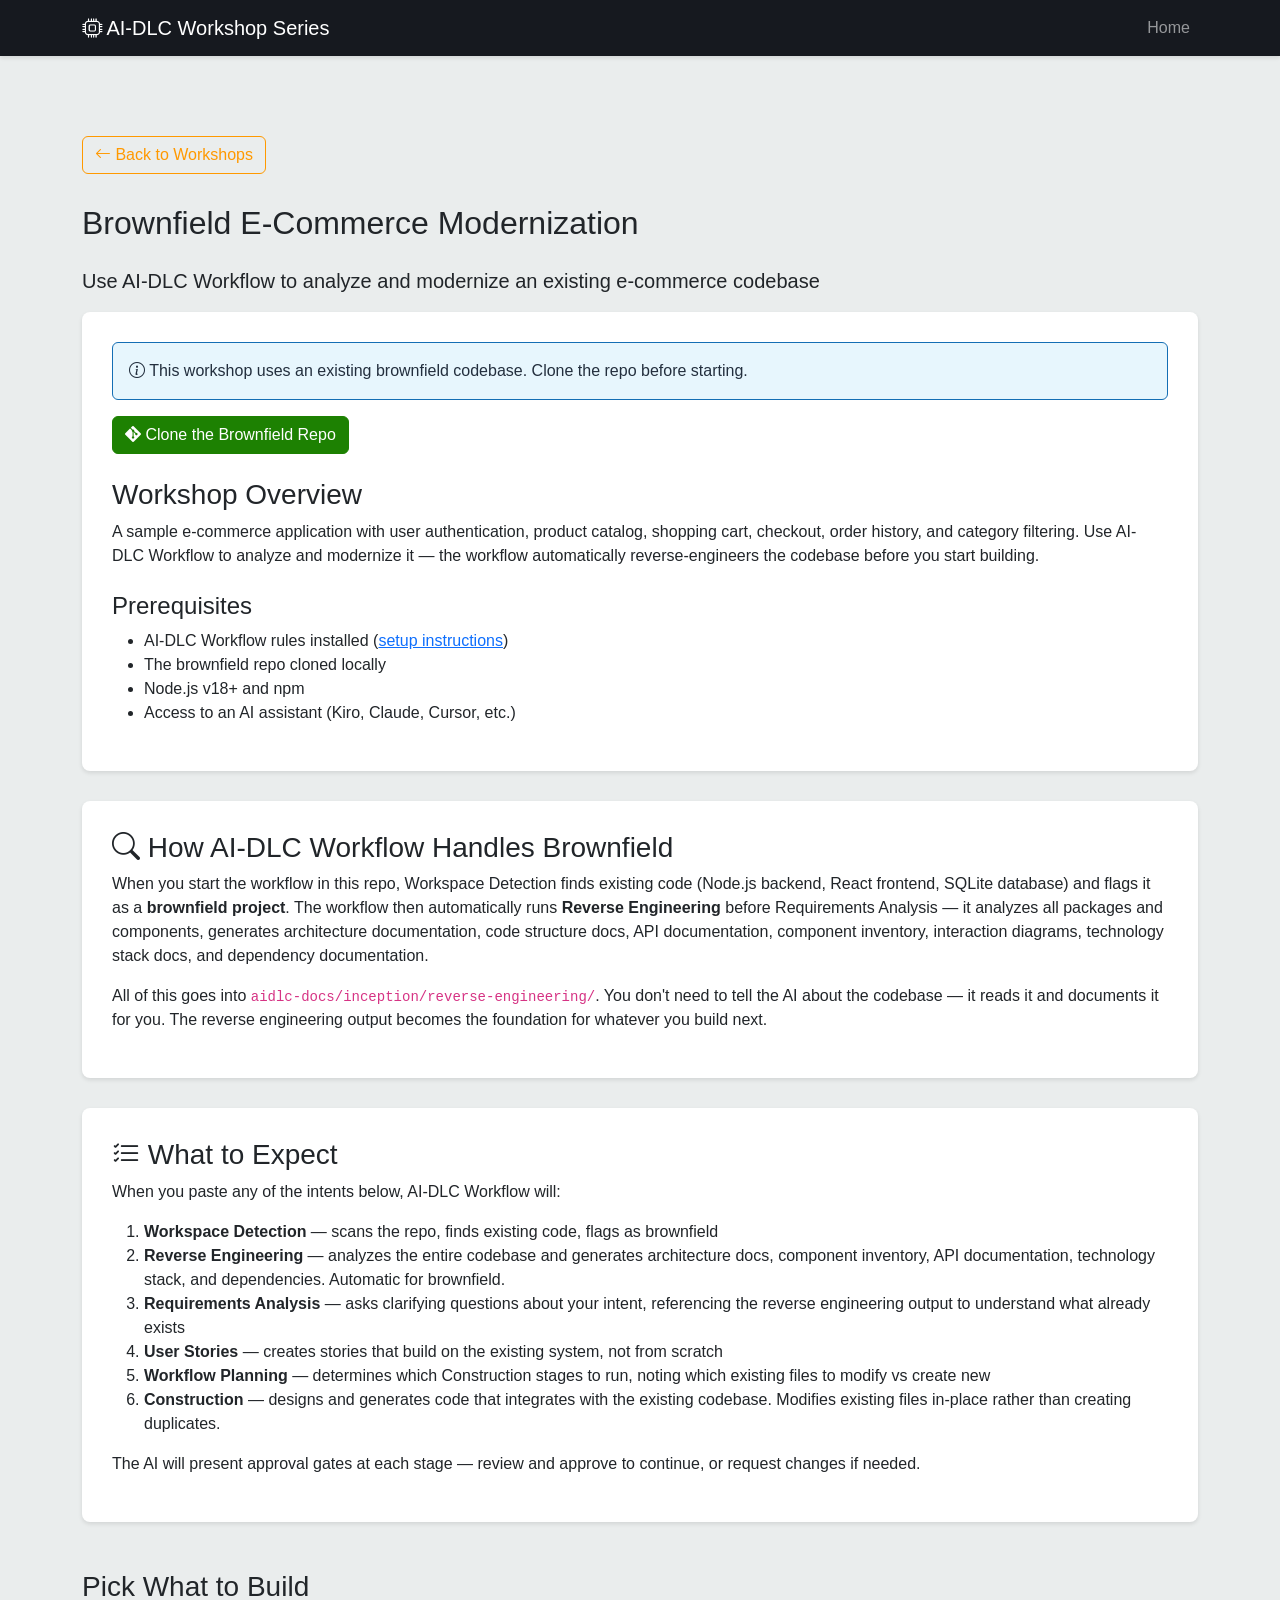
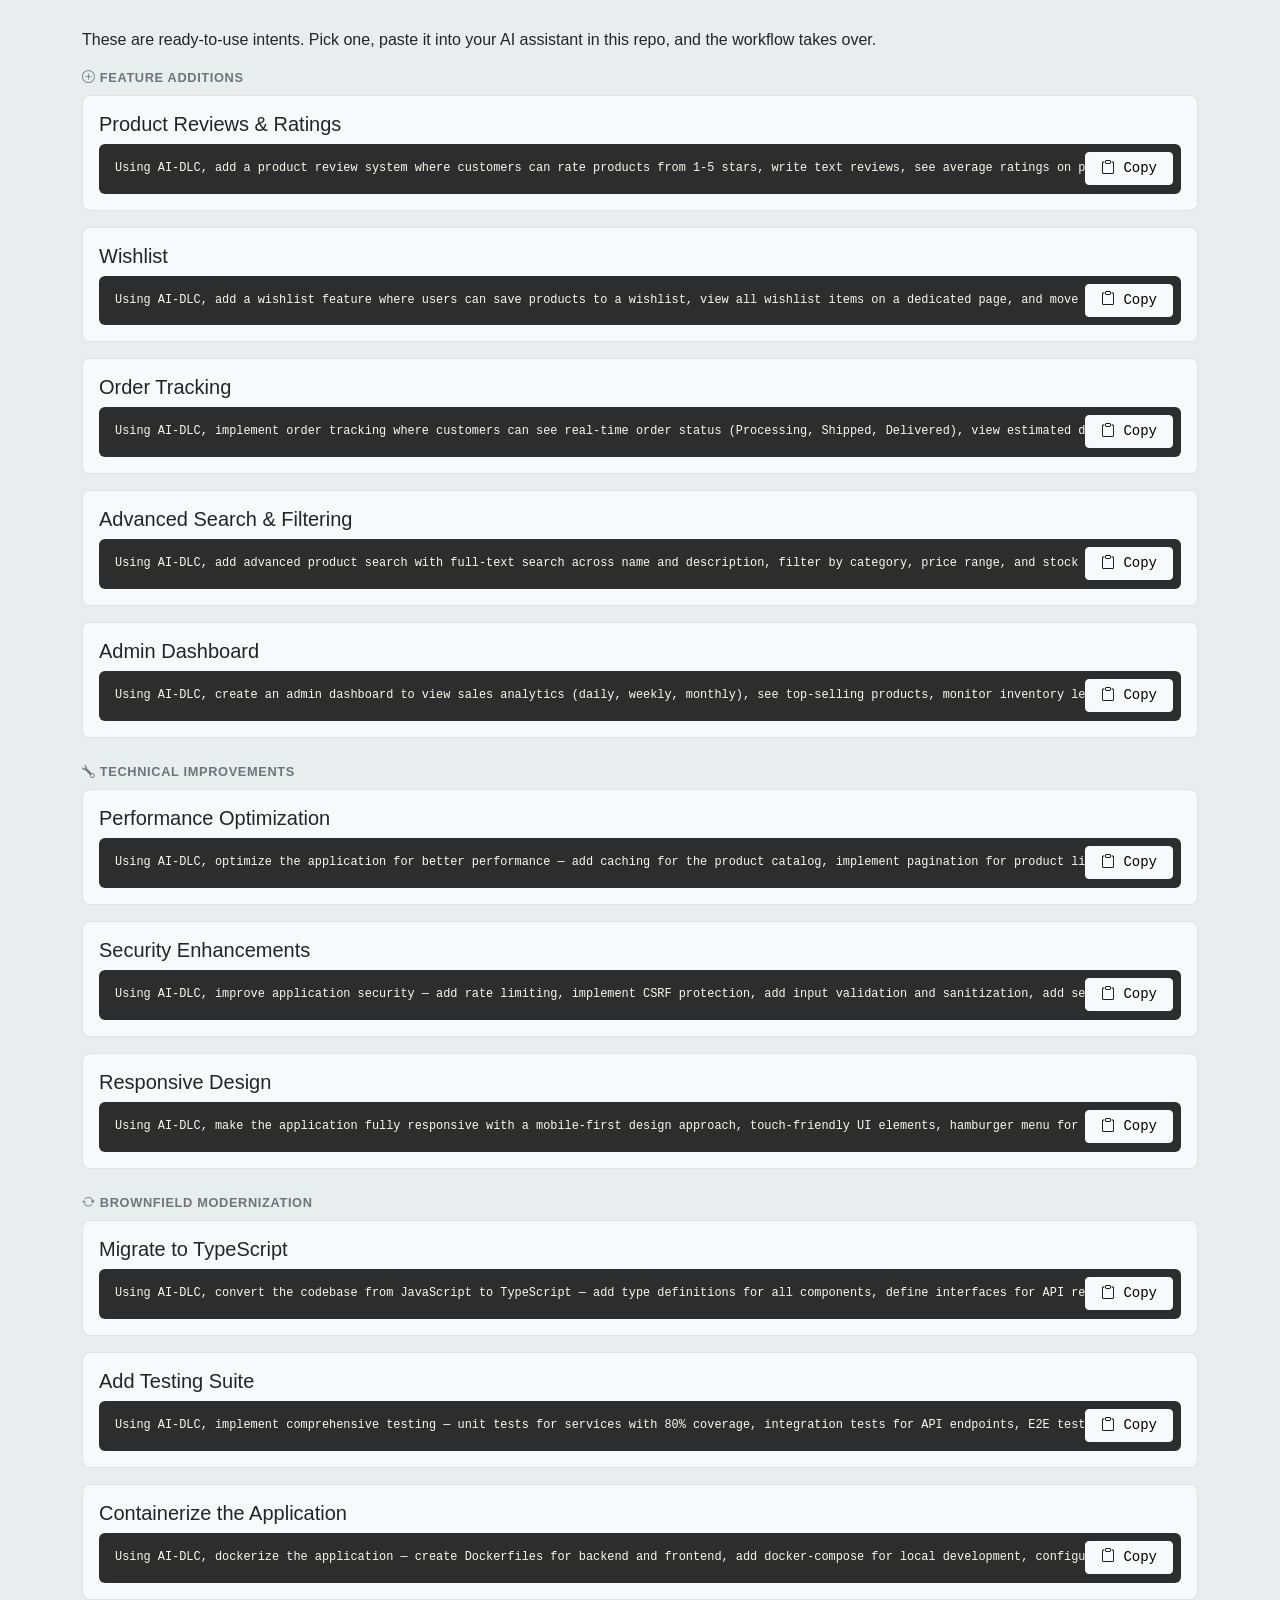
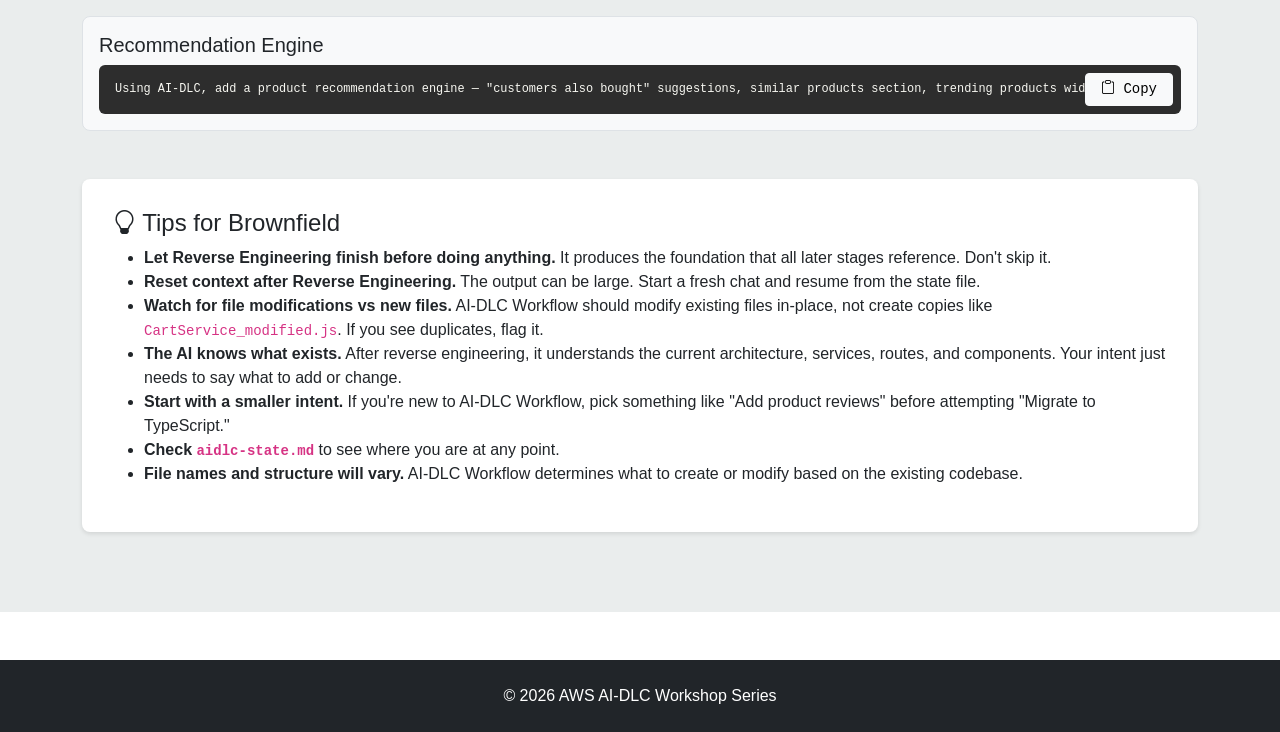
==== website/public/brownfield-ecommerce.html @ 3c9f117a "Completed phases 1-5 implementation." ====
<!DOCTYPE html>
<html lang="en">
<head>
    <meta charset="UTF-8">
    <meta name="viewport" content="width=device-width, initial-scale=1.0">
    <title>Workshop 5: Brownfield E-Commerce Modernization - AI-DLC Workshop</title>
    <link href="https://cdn.jsdelivr.net/npm/bootstrap@5.3.2/dist/css/bootstrap.min.css" rel="stylesheet">
    <link rel="stylesheet" href="https://cdn.jsdelivr.net/npm/bootstrap-icons@1.11.3/font/bootstrap-icons.min.css">
    <link rel="stylesheet" href="assets/css/styles.css">
    <style>
        .intent-card { background: #f8f9fa; border: 1px solid #dee2e6; border-radius: 8px; padding: 1rem; margin-bottom: 1rem; position: relative; }
        .intent-card h5 { margin-bottom: .5rem; }
        .intent-prompt { background: #2d2d2d; color: #f8f8f2; padding: 1rem; border-radius: 6px; position: relative; font-family: monospace; font-size: .85rem; white-space: pre-wrap; margin-top: .5rem; }
        .intent-prompt .copy-btn { position: absolute; top: .5rem; right: .5rem; }
        .think-box { background: #fff3cd; border-left: 4px solid #ffc107; padding: .75rem 1rem; border-radius: 0 4px 4px 0; margin: .75rem 0; }
        .note-box { background: #E7F6FD; border-left: 4px solid var(--aws-blue); padding: .75rem 1rem; border-radius: 0 4px 4px 0; margin: .5rem 0; }
        .section-label { font-size: .8rem; font-weight: 600; text-transform: uppercase; letter-spacing: .05em; color: #6c757d; margin-bottom: .5rem; }
    </style>
</head>
<body>
    <nav class="navbar navbar-expand-lg navbar-dark bg-primary sticky-top">
        <div class="container">
            <a class="navbar-brand" href="index.html"><i class="bi bi-cpu"></i> AI-DLC Workshop Series</a>
            <button class="navbar-toggler" type="button" data-bs-toggle="collapse" data-bs-target="#navbarNav"><span class="navbar-toggler-icon"></span></button>
            <div class="collapse navbar-collapse" id="navbarNav">
                <ul class="navbar-nav ms-auto"><li class="nav-item"><a class="nav-link" href="index.html">Home</a></li></ul>
            </div>
        </div>
    </nav>

    <section class="workshop-detail">
        <div class="container">
            <a href="index.html" class="btn btn-outline-primary back-btn"><i class="bi bi-arrow-left"></i> Back to Workshops</a>

            <h2 class="mb-4"><span id="workshop-number"></span>Brownfield E-Commerce Modernization</h2>
            <p class="lead">Use AI-DLC Workflow to analyze and modernize an existing e-commerce codebase</p>

            <div class="vision-section">
                <div class="alert alert-info">
                    <i class="bi bi-info-circle"></i> This workshop uses an existing brownfield codebase. Clone the repo before starting.
                </div>
                <div class="mb-4">
                    <a href="https://gitlab.aws.dev/enitin/amazon-bedrock-tutorials/-/tree/main/aidlc/workshops/brownfield-ecommerce-aidlc?ref_type=heads" target="_blank" class="btn btn-success">
                        <i class="bi bi-git"></i> Clone the Brownfield Repo
                    </a>
                </div>
                <h3>Workshop Overview</h3>
                <p>A sample e-commerce application with user authentication, product catalog, shopping cart, checkout, order history, and category filtering. Use AI-DLC Workflow to analyze and modernize it — the workflow automatically reverse-engineers the codebase before you start building.</p>
                <h4 class="mt-4">Prerequisites</h4>
                <ul>
                    <li>AI-DLC Workflow rules installed (<a href="https://github.com/awslabs/aidlc-workflows#quick-start" target="_blank">setup instructions</a>)</li>
                    <li>The brownfield repo cloned locally</li>
                    <li>Node.js v18+ and npm</li>
                    <li>Access to an AI assistant (Kiro, Claude, Cursor, etc.)</li>
                </ul>
            </div>

            <!-- How Brownfield Works -->
            <div class="vision-section">
                <h3><i class="bi bi-search"></i> How AI-DLC Workflow Handles Brownfield</h3>
                <p>When you start the workflow in this repo, Workspace Detection finds existing code (Node.js backend, React frontend, SQLite database) and flags it as a <strong>brownfield project</strong>. The workflow then automatically runs <strong>Reverse Engineering</strong> before Requirements Analysis — it analyzes all packages and components, generates architecture documentation, code structure docs, API documentation, component inventory, interaction diagrams, technology stack docs, and dependency documentation.</p>
                <p>All of this goes into <code>aidlc-docs/inception/reverse-engineering/</code>. You don't need to tell the AI about the codebase — it reads it and documents it for you. The reverse engineering output becomes the foundation for whatever you build next.</p>
            </div>

            <!-- What to Expect -->
            <div class="vision-section">
                <h3><i class="bi bi-list-check"></i> What to Expect</h3>
                <p>When you paste any of the intents below, AI-DLC Workflow will:</p>
                <ol>
                    <li><strong>Workspace Detection</strong> — scans the repo, finds existing code, flags as brownfield</li>
                    <li><strong>Reverse Engineering</strong> — analyzes the entire codebase and generates architecture docs, component inventory, API documentation, technology stack, and dependencies. Automatic for brownfield.</li>
                    <li><strong>Requirements Analysis</strong> — asks clarifying questions about your intent, referencing the reverse engineering output to understand what already exists</li>
                    <li><strong>User Stories</strong> — creates stories that build on the existing system, not from scratch</li>
                    <li><strong>Workflow Planning</strong> — determines which Construction stages to run, noting which existing files to modify vs create new</li>
                    <li><strong>Construction</strong> — designs and generates code that integrates with the existing codebase. Modifies existing files in-place rather than creating duplicates.</li>
                </ol>
                <p>The AI will present approval gates at each stage — review and approve to continue, or request changes if needed.</p>
            </div>

            <!-- Inception Ideas -->
            <h3 class="mt-5 mb-4">Pick What to Build</h3>
            <p>These are ready-to-use intents. Pick one, paste it into your AI assistant in this repo, and the workflow takes over.</p>

            <p class="section-label"><i class="bi bi-plus-circle"></i> Feature Additions</p>

            <div class="intent-card">
                <h5>Product Reviews & Ratings</h5>
                <div class="intent-prompt"><button class="btn btn-sm btn-light copy-btn" onclick="copyId('i-0',event)"><i class="bi bi-clipboard"></i> Copy</button><pre id="i-0" class="mb-0" style="color:#f8f8f2">Using AI-DLC, add a product review system where customers can rate products from 1-5 stars, write text reviews, see average ratings on product cards, and filter/sort products by rating. Only allow reviews from customers who purchased the product.</pre></div>
            </div>

            <div class="intent-card">
                <h5>Wishlist</h5>
                <div class="intent-prompt"><button class="btn btn-sm btn-light copy-btn" onclick="copyId('i-1',event)"><i class="bi bi-clipboard"></i> Copy</button><pre id="i-1" class="mb-0" style="color:#f8f8f2">Using AI-DLC, add a wishlist feature where users can save products to a wishlist, view all wishlist items on a dedicated page, and move items from wishlist to cart.</pre></div>
            </div>

            <div class="intent-card">
                <h5>Order Tracking</h5>
                <div class="intent-prompt"><button class="btn btn-sm btn-light copy-btn" onclick="copyId('i-2',event)"><i class="bi bi-clipboard"></i> Copy</button><pre id="i-2" class="mb-0" style="color:#f8f8f2">Using AI-DLC, implement order tracking where customers can see real-time order status (Processing, Shipped, Delivered), view estimated delivery date, and receive notifications on status changes.</pre></div>
            </div>

            <div class="intent-card">
                <h5>Advanced Search & Filtering</h5>
                <div class="intent-prompt"><button class="btn btn-sm btn-light copy-btn" onclick="copyId('i-3',event)"><i class="bi bi-clipboard"></i> Copy</button><pre id="i-3" class="mb-0" style="color:#f8f8f2">Using AI-DLC, add advanced product search with full-text search across name and description, filter by category, price range, and stock availability, sort by price, rating, or newest, and search suggestions as user types.</pre></div>
            </div>

            <div class="intent-card">
                <h5>Admin Dashboard</h5>
                <div class="intent-prompt"><button class="btn btn-sm btn-light copy-btn" onclick="copyId('i-4',event)"><i class="bi bi-clipboard"></i> Copy</button><pre id="i-4" class="mb-0" style="color:#f8f8f2">Using AI-DLC, create an admin dashboard to view sales analytics (daily, weekly, monthly), see top-selling products, monitor inventory levels, track user registrations, and export reports as CSV.</pre></div>
            </div>

            <p class="section-label mt-4"><i class="bi bi-wrench"></i> Technical Improvements</p>

            <div class="intent-card">
                <h5>Performance Optimization</h5>
                <div class="intent-prompt"><button class="btn btn-sm btn-light copy-btn" onclick="copyId('i-5',event)"><i class="bi bi-clipboard"></i> Copy</button><pre id="i-5" class="mb-0" style="color:#f8f8f2">Using AI-DLC, optimize the application for better performance — add caching for the product catalog, implement pagination for product lists, add lazy loading for images, and optimize database queries with indexes.</pre></div>
            </div>

            <div class="intent-card">
                <h5>Security Enhancements</h5>
                <div class="intent-prompt"><button class="btn btn-sm btn-light copy-btn" onclick="copyId('i-6',event)"><i class="bi bi-clipboard"></i> Copy</button><pre id="i-6" class="mb-0" style="color:#f8f8f2">Using AI-DLC, improve application security — add rate limiting, implement CSRF protection, add input validation and sanitization, add security headers, and implement a password reset flow.</pre></div>
            </div>

            <div class="intent-card">
                <h5>Responsive Design</h5>
                <div class="intent-prompt"><button class="btn btn-sm btn-light copy-btn" onclick="copyId('i-7',event)"><i class="bi bi-clipboard"></i> Copy</button><pre id="i-7" class="mb-0" style="color:#f8f8f2">Using AI-DLC, make the application fully responsive with a mobile-first design approach, touch-friendly UI elements, hamburger menu for mobile, and optimized images for different screen sizes.</pre></div>
            </div>

            <p class="section-label mt-4"><i class="bi bi-arrow-repeat"></i> Brownfield Modernization</p>

            <div class="intent-card">
                <h5>Migrate to TypeScript</h5>
                <div class="intent-prompt"><button class="btn btn-sm btn-light copy-btn" onclick="copyId('i-8',event)"><i class="bi bi-clipboard"></i> Copy</button><pre id="i-8" class="mb-0" style="color:#f8f8f2">Using AI-DLC, convert the codebase from JavaScript to TypeScript — add type definitions for all components, define interfaces for API responses, add strict type checking, and maintain backward compatibility.</pre></div>
            </div>

            <div class="intent-card">
                <h5>Add Testing Suite</h5>
                <div class="intent-prompt"><button class="btn btn-sm btn-light copy-btn" onclick="copyId('i-9',event)"><i class="bi bi-clipboard"></i> Copy</button><pre id="i-9" class="mb-0" style="color:#f8f8f2">Using AI-DLC, implement comprehensive testing — unit tests for services with 80% coverage, integration tests for API endpoints, E2E tests for critical user flows, and test documentation.</pre></div>
            </div>

            <div class="intent-card">
                <h5>Containerize the Application</h5>
                <div class="intent-prompt"><button class="btn btn-sm btn-light copy-btn" onclick="copyId('i-10',event)"><i class="bi bi-clipboard"></i> Copy</button><pre id="i-10" class="mb-0" style="color:#f8f8f2">Using AI-DLC, dockerize the application — create Dockerfiles for backend and frontend, add docker-compose for local development, configure environment variables, add health checks, and document the deployment process.</pre></div>
            </div>

            <div class="intent-card">
                <h5>Recommendation Engine</h5>
                <div class="intent-prompt"><button class="btn btn-sm btn-light copy-btn" onclick="copyId('i-11',event)"><i class="bi bi-clipboard"></i> Copy</button><pre id="i-11" class="mb-0" style="color:#f8f8f2">Using AI-DLC, add a product recommendation engine — "customers also bought" suggestions, similar products section, trending products widget, and recently viewed items.</pre></div>
            </div>

            <!-- Tips -->
            <div class="vision-section mt-5">
                <h4><i class="bi bi-lightbulb"></i> Tips for Brownfield</h4>
                <ul>
                    <li><strong>Let Reverse Engineering finish before doing anything.</strong> It produces the foundation that all later stages reference. Don't skip it.</li>
                    <li><strong>Reset context after Reverse Engineering.</strong> The output can be large. Start a fresh chat and resume from the state file.</li>
                    <li><strong>Watch for file modifications vs new files.</strong> AI-DLC Workflow should modify existing files in-place, not create copies like <code>CartService_modified.js</code>. If you see duplicates, flag it.</li>
                    <li><strong>The AI knows what exists.</strong> After reverse engineering, it understands the current architecture, services, routes, and components. Your intent just needs to say what to add or change.</li>
                    <li><strong>Start with a smaller intent.</strong> If you're new to AI-DLC Workflow, pick something like "Add product reviews" before attempting "Migrate to TypeScript."</li>
                    <li><strong>Check <code>aidlc-state.md</code></strong> to see where you are at any point.</li>
                    <li><strong>File names and structure will vary.</strong> AI-DLC Workflow determines what to create or modify based on the existing codebase.</li>
                </ul>
            </div>
        </div>
    </section>

    <footer class="bg-dark text-white text-center py-4 mt-5">
        <div class="container"><p class="mb-0">&copy; 2026 AWS AI-DLC Workshop Series</p></div>
    </footer>

    <script src="https://cdn.jsdelivr.net/npm/bootstrap@5.3.2/dist/js/bootstrap.bundle.min.js"></script>
    <script>
    const urlParams = new URLSearchParams(window.location.search);
    const workshopNum = urlParams.get('workshop');
    if (workshopNum) document.getElementById('workshop-number').textContent = 'Workshop ' + workshopNum + ': ';

    function copyId(id, event) {
        const el = document.getElementById(id);
        navigator.clipboard.writeText(el.textContent.trim()).then(() => {
            const btn = event.target.closest('button');
            const orig = btn.innerHTML;
            btn.innerHTML = '<i class="bi bi-check"></i> Copied!';
            btn.classList.add('btn-success'); btn.classList.remove('btn-light');
            setTimeout(() => { btn.innerHTML = orig; btn.classList.remove('btn-success'); btn.classList.add('btn-light'); }, 2000);
        });
    }
    </script>
</body>
</html>
---- website/public/assets/css/styles.css ----
:root {
    --aws-orange: #FF9900;
    --aws-dark: #232F3E;
    --aws-light: #EAEDED;
    --aws-blue: #146EB4;
    --aws-squid-ink: #16191F;
}

body {
    font-family: -apple-system, BlinkMacSystemFont, 'Segoe UI', Roboto, 'Helvetica Neue', Arial, sans-serif;
}

.navbar {
    box-shadow: 0 2px 4px rgba(0,0,0,0.1);
    background-color: var(--aws-squid-ink) !important;
}

.hero-section {
    background: linear-gradient(135deg, var(--aws-squid-ink) 0%, var(--aws-dark) 100%);
    color: white;
    padding: 100px 0;
    margin-bottom: 50px;
}

.workshop-card {
    border: none;
    box-shadow: 0 4px 6px rgba(0,0,0,0.1);
    transition: transform 0.3s ease, box-shadow 0.3s ease;
    display: flex;
    flex-direction: column;
    height: 100%;
}

.workshop-card .card-body {
    display: flex;
    flex-direction: column;
    flex: 1;
}

.workshop-card .card-text {
    flex: 1;
    margin-bottom: 1rem;
}

.workshop-card:hover {
    transform: translateY(-5px);
    box-shadow: 0 8px 15px rgba(0,0,0,0.2);
}

.workshop-icon {
    font-size: 3rem;
    color: var(--aws-orange);
}

.btn-primary {
    background-color: var(--aws-orange);
    border-color: var(--aws-orange);
    color: var(--aws-squid-ink);
    font-weight: 600;
}

.btn-primary:hover {
    background-color: #ec7211;
    border-color: #ec7211;
    color: var(--aws-squid-ink);
}

.btn-outline-primary {
    color: var(--aws-orange);
    border-color: var(--aws-orange);
}

.btn-outline-primary:hover {
    background-color: var(--aws-orange);
    border-color: var(--aws-orange);
    color: var(--aws-squid-ink);
}

.workshop-detail {
    background: var(--aws-light);
    padding: 50px 0;
}

.prompt-box {
    background: #2d2d2d;
    color: #f8f8f2;
    padding: 20px;
    border-radius: 8px;
    margin: 20px 0;
    position: relative;
}

.prompt-box pre {
    margin: 0;
    white-space: pre-wrap;
    word-wrap: break-word;
    color: #f8f8f2;
}

.copy-btn {
    position: absolute;
    top: 10px;
    right: 10px;
    padding: 5px 15px;
    font-size: 0.875rem;
}

.prompt-title {
    background: var(--aws-squid-ink);
    color: white;
    padding: 10px 20px;
    border-radius: 8px 8px 0 0;
    margin: 30px 0 0 0;
    font-weight: 600;
}

.back-btn {
    margin: 30px 0;
}

.vision-section {
    background: white;
    padding: 30px;
    border-radius: 8px;
    box-shadow: 0 2px 4px rgba(0,0,0,0.1);
    margin-bottom: 30px;
}

.step-badge {
    background: var(--aws-orange);
    color: var(--aws-squid-ink);
    padding: 5px 15px;
    border-radius: 20px;
    font-weight: 600;
    display: inline-block;
    margin-bottom: 10px;
}

.btn-success {
    background-color: #1D8102;
    border-color: #1D8102;
}

.btn-success:hover {
    background-color: #16660A;
    border-color: #16660A;
}

.alert-info {
    background-color: #E7F6FD;
    border-color: var(--aws-blue);
    color: var(--aws-dark);
}

.alert-secondary {
    background-color: var(--aws-light);
    border-color: var(--aws-dark);
}

.feature-list {
    list-style: none;
    padding: 0;
}

.feature-list li {
    padding: 10px 0;
    font-size: 1.05rem;
}

.feature-list i {
    margin-right: 10px;
    font-size: 1.2rem;
}

.workflow-diagram {
    background: var(--aws-light);
    border-radius: 12px;
}

.workflow-circle {
    display: inline-block;
    width: 120px;
    height: 120px;
    border-radius: 50%;
    background: white;
    border: 3px solid var(--aws-orange);
    display: flex;
    flex-direction: column;
    align-items: center;
    justify-content: center;
    margin: 0 auto;
    box-shadow: 0 2px 8px rgba(0,0,0,0.1);
}

.workflow-circle i {
    font-size: 2.5rem;
    color: var(--aws-orange);
}

.workflow-circle p {
    margin: 0;
    font-weight: 600;
    color: var(--aws-dark);
}

.workflow-arrow {
    font-size: 2rem;
    color: var(--aws-orange);
    display: block;
    margin: 10px auto;
}
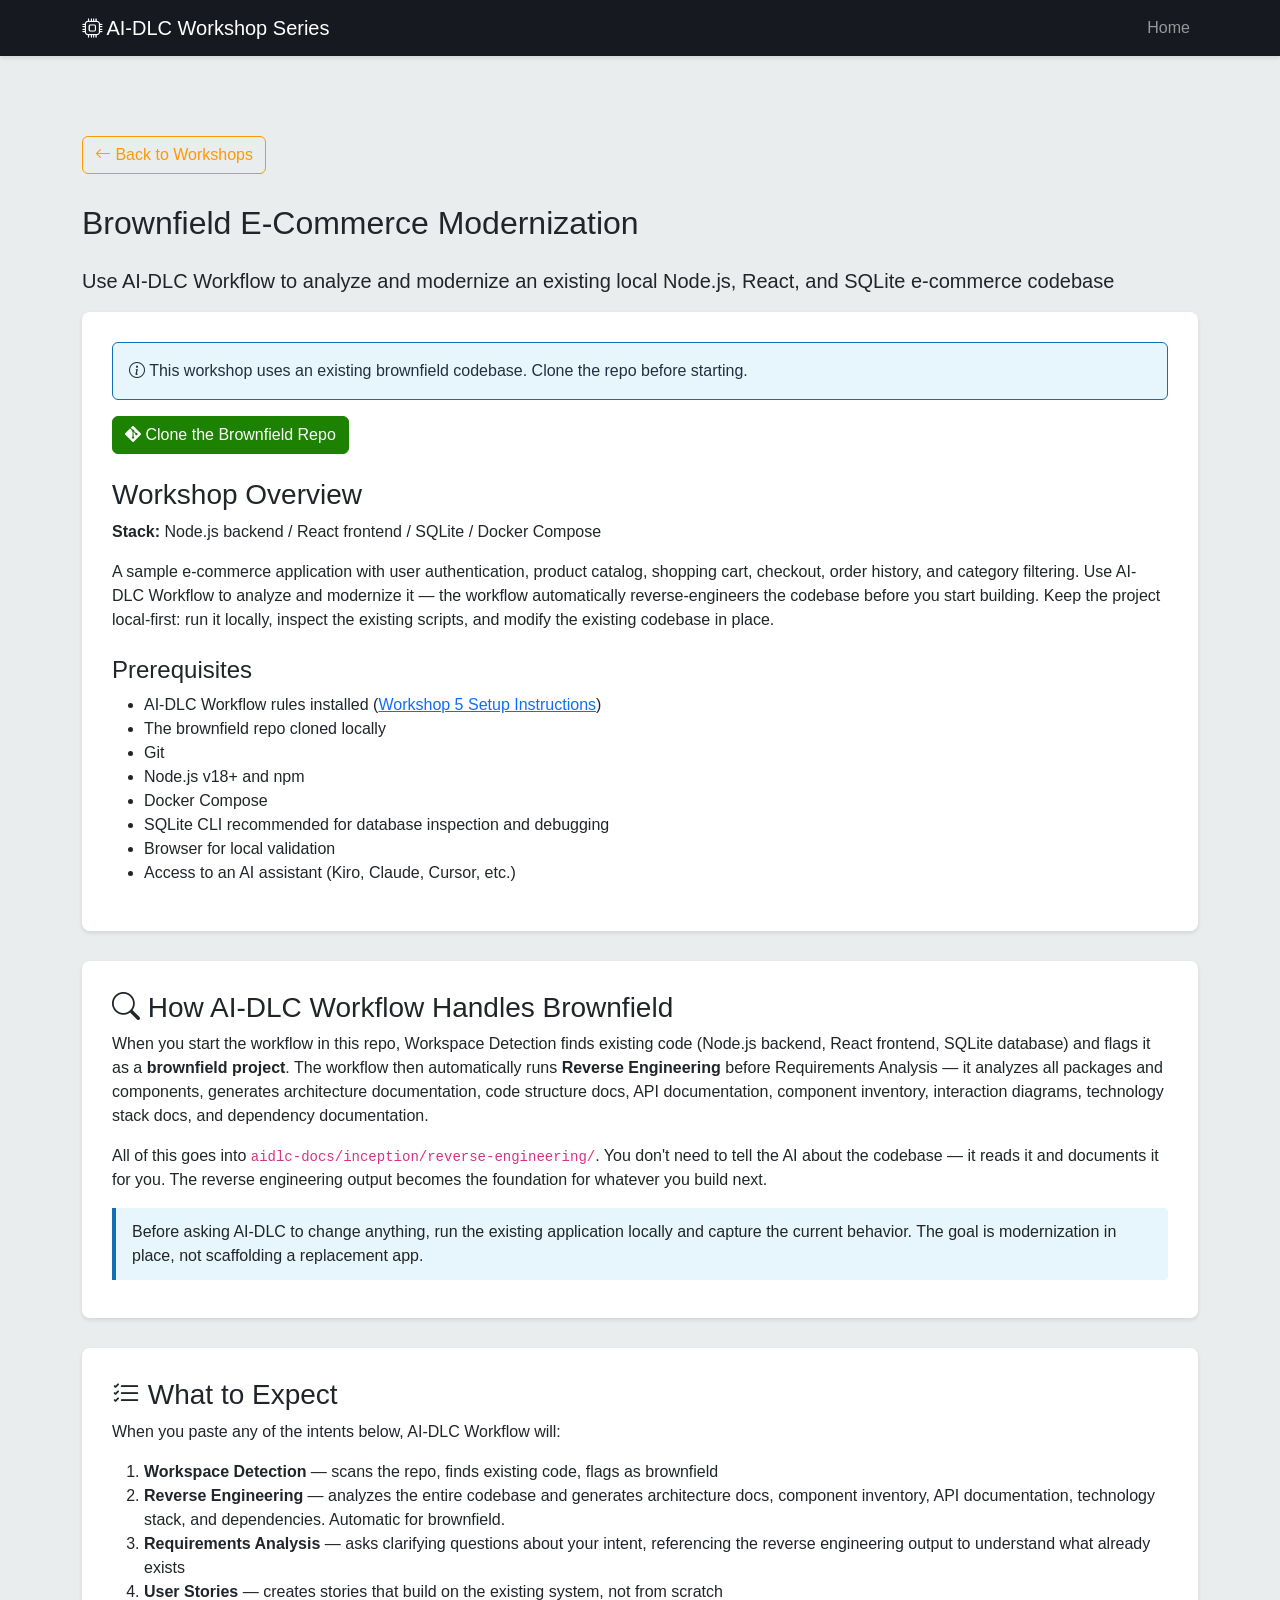
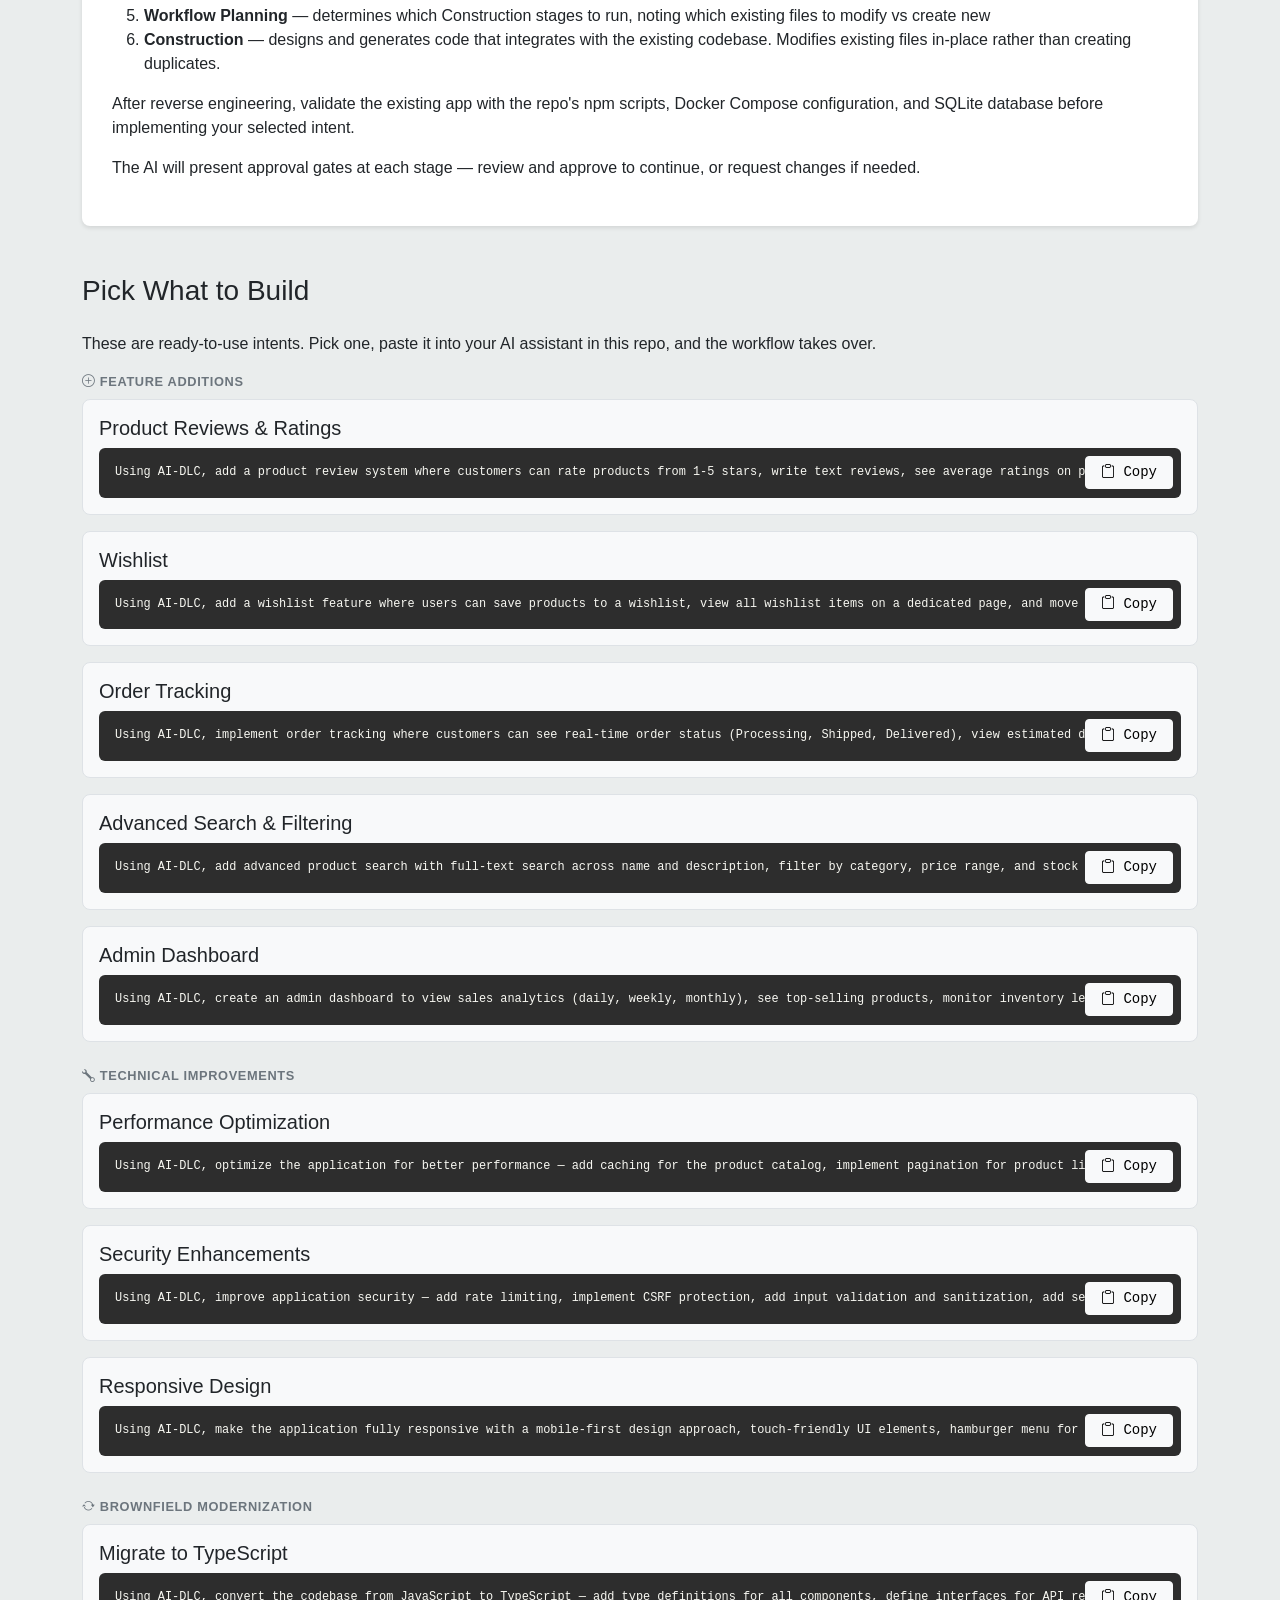
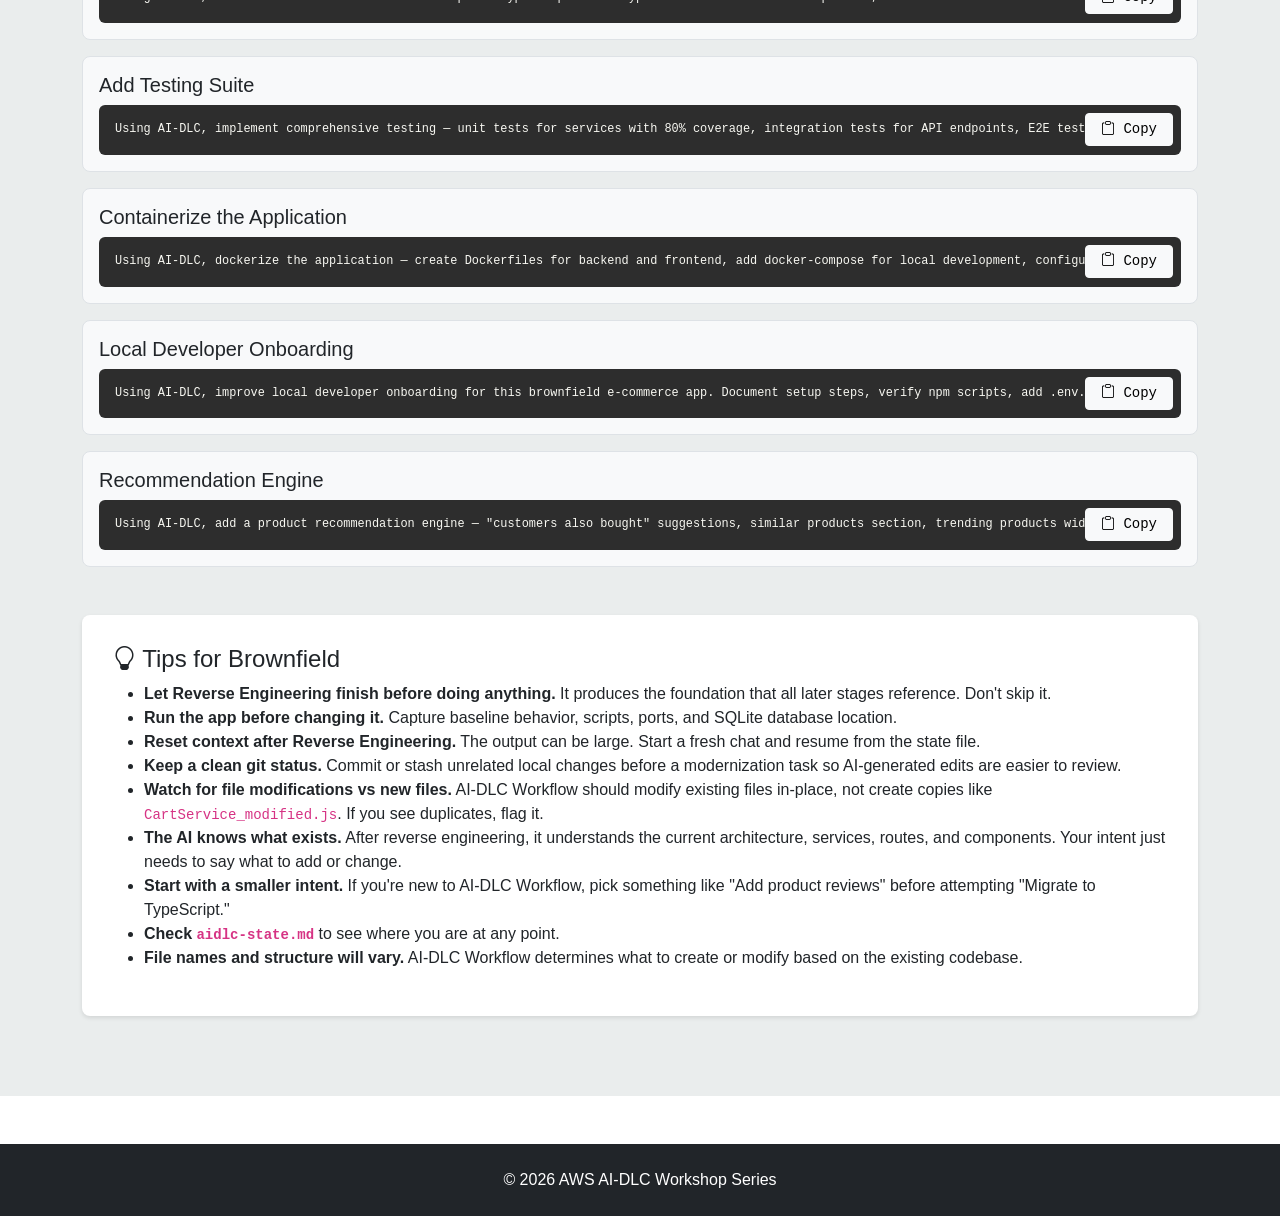
==== commit e53280cf: "Fixing content to be local-tools and deployments" ====
--- a/website/public/brownfield-ecommerce.html
+++ b/website/public/brownfield-ecommerce.html
@@ -33,7 +33,7 @@
             <a href="index.html" class="btn btn-outline-primary back-btn"><i class="bi bi-arrow-left"></i> Back to Workshops</a>
 
             <h2 class="mb-4"><span id="workshop-number"></span>Brownfield E-Commerce Modernization</h2>
-            <p class="lead">Use AI-DLC Workflow to analyze and modernize an existing e-commerce codebase</p>
+            <p class="lead">Use AI-DLC Workflow to analyze and modernize an existing local Node.js, React, and SQLite e-commerce codebase</p>
 
             <div class="vision-section">
                 <div class="alert alert-info">
@@ -45,12 +45,17 @@
                     </a>
                 </div>
                 <h3>Workshop Overview</h3>
-                <p>A sample e-commerce application with user authentication, product catalog, shopping cart, checkout, order history, and category filtering. Use AI-DLC Workflow to analyze and modernize it — the workflow automatically reverse-engineers the codebase before you start building.</p>
+                <p><strong>Stack:</strong> Node.js backend / React frontend / SQLite / Docker Compose</p>
+                <p>A sample e-commerce application with user authentication, product catalog, shopping cart, checkout, order history, and category filtering. Use AI-DLC Workflow to analyze and modernize it — the workflow automatically reverse-engineers the codebase before you start building. Keep the project local-first: run it locally, inspect the existing scripts, and modify the existing codebase in place.</p>
                 <h4 class="mt-4">Prerequisites</h4>
                 <ul>
-                    <li>AI-DLC Workflow rules installed (<a href="https://github.com/awslabs/aidlc-workflows#quick-start" target="_blank">setup instructions</a>)</li>
+                    <li>AI-DLC Workflow rules installed (<a href="setup-instructions.html#workshop-5-setup">Workshop 5 Setup Instructions</a>)</li>
                     <li>The brownfield repo cloned locally</li>
+                    <li>Git</li>
                     <li>Node.js v18+ and npm</li>
+                    <li>Docker Compose</li>
+                    <li>SQLite CLI recommended for database inspection and debugging</li>
+                    <li>Browser for local validation</li>
                     <li>Access to an AI assistant (Kiro, Claude, Cursor, etc.)</li>
                 </ul>
             </div>
@@ -60,6 +65,7 @@
                 <h3><i class="bi bi-search"></i> How AI-DLC Workflow Handles Brownfield</h3>
                 <p>When you start the workflow in this repo, Workspace Detection finds existing code (Node.js backend, React frontend, SQLite database) and flags it as a <strong>brownfield project</strong>. The workflow then automatically runs <strong>Reverse Engineering</strong> before Requirements Analysis — it analyzes all packages and components, generates architecture documentation, code structure docs, API documentation, component inventory, interaction diagrams, technology stack docs, and dependency documentation.</p>
                 <p>All of this goes into <code>aidlc-docs/inception/reverse-engineering/</code>. You don't need to tell the AI about the codebase — it reads it and documents it for you. The reverse engineering output becomes the foundation for whatever you build next.</p>
+                <div class="note-box">Before asking AI-DLC to change anything, run the existing application locally and capture the current behavior. The goal is modernization in place, not scaffolding a replacement app.</div>
             </div>
 
             <!-- What to Expect -->
@@ -74,6 +80,7 @@
                     <li><strong>Workflow Planning</strong> — determines which Construction stages to run, noting which existing files to modify vs create new</li>
                     <li><strong>Construction</strong> — designs and generates code that integrates with the existing codebase. Modifies existing files in-place rather than creating duplicates.</li>
                 </ol>
+                <p>After reverse engineering, validate the existing app with the repo's npm scripts, Docker Compose configuration, and SQLite database before implementing your selected intent.</p>
                 <p>The AI will present approval gates at each stage — review and approve to continue, or request changes if needed.</p>
             </div>
 
@@ -139,12 +146,17 @@
 
             <div class="intent-card">
                 <h5>Containerize the Application</h5>
-                <div class="intent-prompt"><button class="btn btn-sm btn-light copy-btn" onclick="copyId('i-10',event)"><i class="bi bi-clipboard"></i> Copy</button><pre id="i-10" class="mb-0" style="color:#f8f8f2">Using AI-DLC, dockerize the application — create Dockerfiles for backend and frontend, add docker-compose for local development, configure environment variables, add health checks, and document the deployment process.</pre></div>
+                <div class="intent-prompt"><button class="btn btn-sm btn-light copy-btn" onclick="copyId('i-10',event)"><i class="bi bi-clipboard"></i> Copy</button><pre id="i-10" class="mb-0" style="color:#f8f8f2">Using AI-DLC, dockerize the application — create Dockerfiles for backend and frontend, add docker-compose for local development, configure environment variables, add health checks, and document the local Docker Compose runbook.</pre></div>
+            </div>
+
+            <div class="intent-card">
+                <h5>Local Developer Onboarding</h5>
+                <div class="intent-prompt"><button class="btn btn-sm btn-light copy-btn" onclick="copyId('i-11',event)"><i class="bi bi-clipboard"></i> Copy</button><pre id="i-11" class="mb-0" style="color:#f8f8f2">Using AI-DLC, improve local developer onboarding for this brownfield e-commerce app. Document setup steps, verify npm scripts, add .env.example, add seed/reset database scripts, add Docker Compose health checks, and create a local runbook so a new developer can clone the repo and run the app consistently.</pre></div>
             </div>
 
             <div class="intent-card">
                 <h5>Recommendation Engine</h5>
-                <div class="intent-prompt"><button class="btn btn-sm btn-light copy-btn" onclick="copyId('i-11',event)"><i class="bi bi-clipboard"></i> Copy</button><pre id="i-11" class="mb-0" style="color:#f8f8f2">Using AI-DLC, add a product recommendation engine — "customers also bought" suggestions, similar products section, trending products widget, and recently viewed items.</pre></div>
+                <div class="intent-prompt"><button class="btn btn-sm btn-light copy-btn" onclick="copyId('i-12',event)"><i class="bi bi-clipboard"></i> Copy</button><pre id="i-12" class="mb-0" style="color:#f8f8f2">Using AI-DLC, add a product recommendation engine — "customers also bought" suggestions, similar products section, trending products widget, and recently viewed items.</pre></div>
             </div>
 
             <!-- Tips -->
@@ -152,7 +164,9 @@
                 <h4><i class="bi bi-lightbulb"></i> Tips for Brownfield</h4>
                 <ul>
                     <li><strong>Let Reverse Engineering finish before doing anything.</strong> It produces the foundation that all later stages reference. Don't skip it.</li>
+                    <li><strong>Run the app before changing it.</strong> Capture baseline behavior, scripts, ports, and SQLite database location.</li>
                     <li><strong>Reset context after Reverse Engineering.</strong> The output can be large. Start a fresh chat and resume from the state file.</li>
+                    <li><strong>Keep a clean git status.</strong> Commit or stash unrelated local changes before a modernization task so AI-generated edits are easier to review.</li>
                     <li><strong>Watch for file modifications vs new files.</strong> AI-DLC Workflow should modify existing files in-place, not create copies like <code>CartService_modified.js</code>. If you see duplicates, flag it.</li>
                     <li><strong>The AI knows what exists.</strong> After reverse engineering, it understands the current architecture, services, routes, and components. Your intent just needs to say what to add or change.</li>
                     <li><strong>Start with a smaller intent.</strong> If you're new to AI-DLC Workflow, pick something like "Add product reviews" before attempting "Migrate to TypeScript."</li>
--- a/website/public/assets/css/styles.css
+++ b/website/public/assets/css/styles.css
@@ -4,6 +4,7 @@
     --aws-light: #EAEDED;
     --aws-blue: #146EB4;
     --aws-squid-ink: #16191F;
+    --setup-green: #1D8102;
 }
 
 body {
@@ -22,6 +23,13 @@
     margin-bottom: 50px;
 }
 
+.hero-actions {
+    display: flex;
+    flex-wrap: wrap;
+    justify-content: center;
+    gap: 1rem;
+}
+
 .workshop-card {
     border: none;
     box-shadow: 0 4px 6px rgba(0,0,0,0.1);
@@ -63,6 +71,20 @@
     background-color: #ec7211;
     border-color: #ec7211;
     color: var(--aws-squid-ink);
+}
+
+.btn-setup {
+    background-color: var(--setup-green);
+    border-color: var(--setup-green);
+    color: #fff;
+    font-weight: 700;
+    box-shadow: 0 0 0 3px rgba(255,255,255,0.18);
+}
+
+.btn-setup:hover {
+    background-color: #16660A;
+    border-color: #16660A;
+    color: #fff;
 }
 
 .btn-outline-primary {
@@ -209,3 +231,147 @@
     display: block;
     margin: 10px auto;
 }
+
+.setup-hero {
+    background: linear-gradient(135deg, var(--aws-squid-ink) 0%, var(--aws-dark) 100%);
+    color: white;
+    padding: 64px 0;
+}
+
+.setup-callout {
+    align-items: center;
+    background: rgba(255,255,255,0.08);
+    border: 1px solid rgba(255,255,255,0.24);
+    border-radius: 8px;
+    display: flex;
+    gap: 1rem;
+    padding: 1rem;
+}
+
+.setup-callout i {
+    color: var(--aws-orange);
+    font-size: 2rem;
+}
+
+.setup-callout span {
+    color: #d5dbdb;
+    display: block;
+    font-size: 0.95rem;
+}
+
+.setup-page {
+    background: #f7f8fa;
+}
+
+.setup-toc {
+    background: #fff;
+    border-left: 4px solid var(--aws-orange);
+    border-radius: 8px;
+    box-shadow: 0 2px 8px rgba(0,0,0,0.08);
+    padding: 1rem;
+    top: 90px;
+}
+
+.setup-toc h2 {
+    color: var(--aws-dark);
+    font-size: 1rem;
+    margin-bottom: 0.75rem;
+}
+
+.setup-toc a {
+    color: var(--aws-dark);
+    display: block;
+    font-size: 0.95rem;
+    padding: 0.35rem 0;
+    text-decoration: none;
+}
+
+.setup-toc a:hover {
+    color: var(--aws-blue);
+}
+
+.setup-section {
+    background: #fff;
+    border-radius: 8px;
+    box-shadow: 0 2px 8px rgba(0,0,0,0.08);
+    margin-bottom: 1.5rem;
+    padding: 1.5rem;
+}
+
+.setup-section h2 {
+    color: var(--aws-dark);
+    margin-bottom: 1rem;
+}
+
+.setup-card {
+    border: 1px solid #d5dbdb;
+    border-radius: 8px;
+    padding: 1rem;
+}
+
+.setup-card i {
+    color: var(--aws-blue);
+    font-size: 1.75rem;
+}
+
+.setup-card h3,
+.tutorial-block h3,
+.verify-grid h3 {
+    color: var(--aws-dark);
+    font-size: 1.1rem;
+    margin-top: 0.75rem;
+}
+
+.tutorial-block {
+    border-top: 1px solid #d5dbdb;
+    padding: 1.25rem 0 0;
+    margin-top: 1.25rem;
+}
+
+.tutorial-block ol {
+    padding-left: 1.25rem;
+}
+
+.setup-note {
+    background: #fff8e6;
+    border-left: 4px solid var(--aws-orange);
+    border-radius: 0 4px 4px 0;
+    padding: 0.75rem 1rem;
+}
+
+.setup-page pre {
+    background: #2d2d2d;
+    border-radius: 8px;
+    color: #f8f8f2;
+    margin: 0.75rem 0;
+    overflow-x: auto;
+    padding: 1rem;
+}
+
+.setup-page code {
+    color: inherit;
+}
+
+.setup-page p code,
+.setup-page li code {
+    background: #eef3f8;
+    border-radius: 4px;
+    color: var(--aws-squid-ink);
+    padding: 0.12rem 0.28rem;
+}
+
+.verify-grid {
+    display: grid;
+    gap: 1rem;
+    grid-template-columns: repeat(3, minmax(0, 1fr));
+}
+
+@media (max-width: 991.98px) {
+    .setup-toc {
+        position: static;
+    }
+
+    .verify-grid {
+        grid-template-columns: 1fr;
+    }
+}
